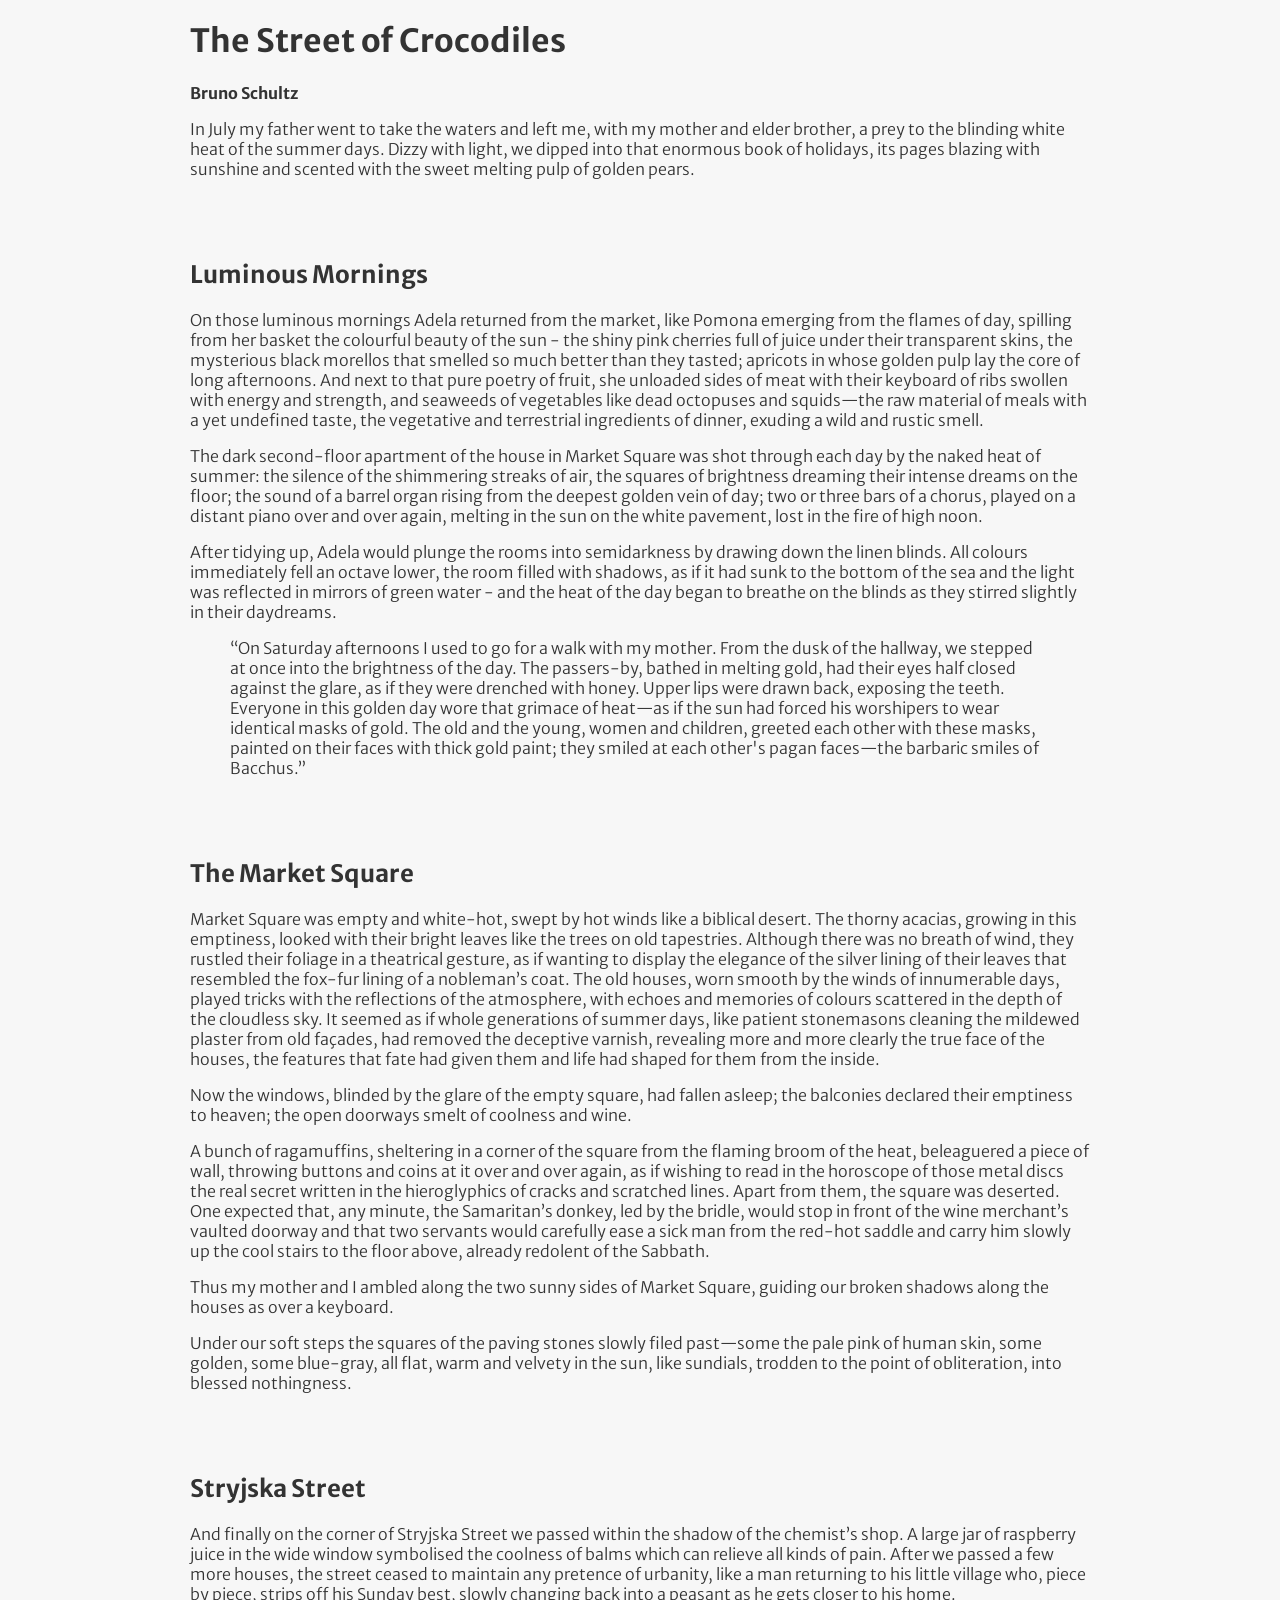
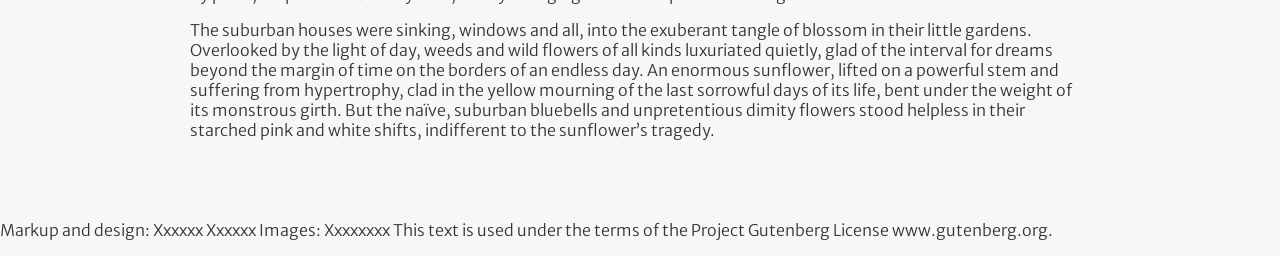
==== index_two.html @ 972d7168 "added new HTML and CSS" ====
<!DOCTYPE html>
<html lang="en">
<head>
<meta charset="UTF-8">
   <title>The Street of Crocodiles</title>

    <!-- The line below links our CSS file to this HTML page -->
    <link href= "css/reset.css" type="text/css" rel="stylesheet"/>
    <link href= "css/style.css" type="text/css" rel="stylesheet"/>

    <!-- The line below links Google Fonts to our content -->
    <link rel="preconnect" href="https://fonts.googleapis.com">
    <link rel="preconnect" href="https://fonts.gstatic.com" crossorigin>
    <link href="https://fonts.googleapis.com/css2?family=Merriweather+Sans:ital,wght@0,300..800;1,300..800&family=Merriweather:ital,opsz,wght@0,18..144,300..900;1,18..144,300..900&display=swap" rel="stylesheet">

</head>
<body>
    <header>
    <h1>The Street of Crocodiles</h1>
        <p><strong>Bruno Schultz</strong></p>

        <p>In July my father went to take the waters and left me, with my mother and elder brother, a prey to the blinding white heat of the summer days. Dizzy with light, we dipped into that enormous book of holidays, its pages blazing with sunshine and scented with the sweet melting pulp of golden pears.</p>
    </header>

    <section>
        <h2>Luminous Mornings</h2>
            <p>On those luminous mornings Adela returned from the market, like Pomona emerging from the flames of day, spilling from her basket the colourful beauty of the sun - the shiny pink cherries full of juice under their transparent skins, the mysterious black morellos that smelled so much better than they tasted; apricots in whose golden pulp lay the core of long afternoons. And next to that pure poetry of fruit, she unloaded sides of meat with their keyboard of ribs swollen with energy and strength, and seaweeds of vegetables like dead octopuses and squids—the raw material of meals with a yet undefined taste, the vegetative and terrestrial ingredients of dinner, exuding a wild and rustic smell.</p>

            <p>The dark second-floor apartment of the house in Market Square was shot through each day by the naked heat of summer: the silence of the shimmering streaks of air, the squares of brightness dreaming their intense dreams on the floor; the sound of a barrel organ rising from the deepest golden vein of day; two or three bars of a chorus, played on a distant piano over and over again, melting in the sun on the white pavement, lost in the fire of high noon.</p>

            <p>After tidying up, Adela would plunge the rooms into semidarkness by drawing down the linen blinds. All colours immediately fell an octave lower, the room filled with shadows, as if it had sunk to the bottom of the sea and the light was reflected in mirrors of green water - and the heat of the day began to breathe on the blinds as they stirred slightly in their daydreams.</p>

                <blockquote>
                <p>“On Saturday afternoons I used to go for a walk with my mother. From the dusk of the hallway, we stepped at once into the brightness of the day. The passers-by, bathed in melting gold, had their eyes half closed against the glare, as if they were drenched with honey. Upper lips were drawn back, exposing the teeth. Everyone in this golden day wore that grimace of heat—as if the sun had forced his worshipers to wear identical masks of gold. The old and the young, women and children, greeted each other with these masks, painted on their faces with thick gold paint; they smiled at each other's pagan faces—the barbaric smiles of Bacchus.”</p></blockquote>
    </section>

    <section>
        <h2>The Market Square</h2>
            <p>Market Square was empty and white-hot, swept by hot winds like a biblical desert. The thorny acacias, growing in this emptiness, looked with their bright leaves like the trees on old tapestries. Although there was no breath of wind, they rustled their foliage in a theatrical gesture, as if wanting to display the elegance of the silver lining of their leaves that resembled the fox-fur lining of a nobleman’s coat. The old houses, worn smooth by the winds of innumerable days, played tricks with the reflections of the atmosphere, with echoes and memories of colours scattered in the depth of the cloudless sky. It seemed as if whole generations of summer days, like patient stonemasons cleaning the mildewed plaster from old façades, had removed the deceptive varnish, revealing more and more clearly the true face of the houses, the features that fate had given them and life had shaped for them from the inside.</p>

            <p>Now the windows, blinded by the glare of the empty square, had fallen asleep; the balconies declared their emptiness to heaven; the open doorways smelt of coolness and wine.</p>

            <p>A bunch of ragamuffins, sheltering in a corner of the square from the flaming broom of the heat, beleaguered a piece of wall, throwing buttons and coins at it over and over again, as if wishing to read in the horoscope of those metal discs the real secret written in the hieroglyphics of cracks and scratched lines. Apart from them, the square was deserted. One expected that, any minute, the Samaritan’s donkey, led by the bridle, would stop in front of the wine merchant’s vaulted doorway and that two servants would carefully ease a sick man from the red-hot saddle and carry him slowly up the cool stairs to the floor above, already redolent of the Sabbath.</p>

            <p>Thus my mother and I ambled along the two sunny sides of Market Square, guiding our broken shadows along the houses as over a keyboard.</p>

            <p>Under our soft steps the squares of the paving stones slowly filed past—some the pale pink of human skin, some golden, some blue-gray, all flat, warm and velvety in the sun, like sundials, trodden to the point of obliteration, into blessed nothingness.</p>
    </section>

    <section>
        <h2>Stryjska Street</h2>

            <p>And finally on the corner of Stryjska Street we passed within the shadow of the chemist’s shop. A large jar of raspberry juice in the wide window symbolised the coolness of balms which can relieve all kinds of pain. After we passed a few more houses, the street ceased to maintain any pretence of urbanity, like a man returning to his little village who, piece by piece, strips off his Sunday best, slowly changing back into a peasant as he gets closer to his home.</p>

    
            <p>The suburban houses were sinking, windows and all, into the exuberant tangle of blossom in their little gardens. Overlooked by the light of day, weeds and wild flowers of all kinds luxuriated quietly, glad of the interval for dreams beyond the margin of time on the borders of an endless day. An enormous sunflower, lifted on a powerful stem and suffering from hypertrophy, clad in the yellow mourning of the last sorrowful days of its life, bent under the weight of its monstrous girth. But the naïve, suburban bluebells and unpretentious dimity flowers stood helpless in their starched pink and white shifts, indifferent to the sunflower’s tragedy.</p>
    </section>

<footer>
    <p>Markup and design: Xxxxxx Xxxxxx Images: Xxxxxxxx This text is used under the terms of the Project Gutenberg License www.gutenberg.org.</p>
</footer>

</body>
</html>
---- css/style.css ----
body {
    background: #f7f7f7;
    color: #333333;
    font-family: "Merriweather Sans", sans-serif;
    font-weight: 300;
}
section, header {
    width: 80%;
    max-width: 900px;
    margin: auto;
    margin-bottom: 5rem;
}
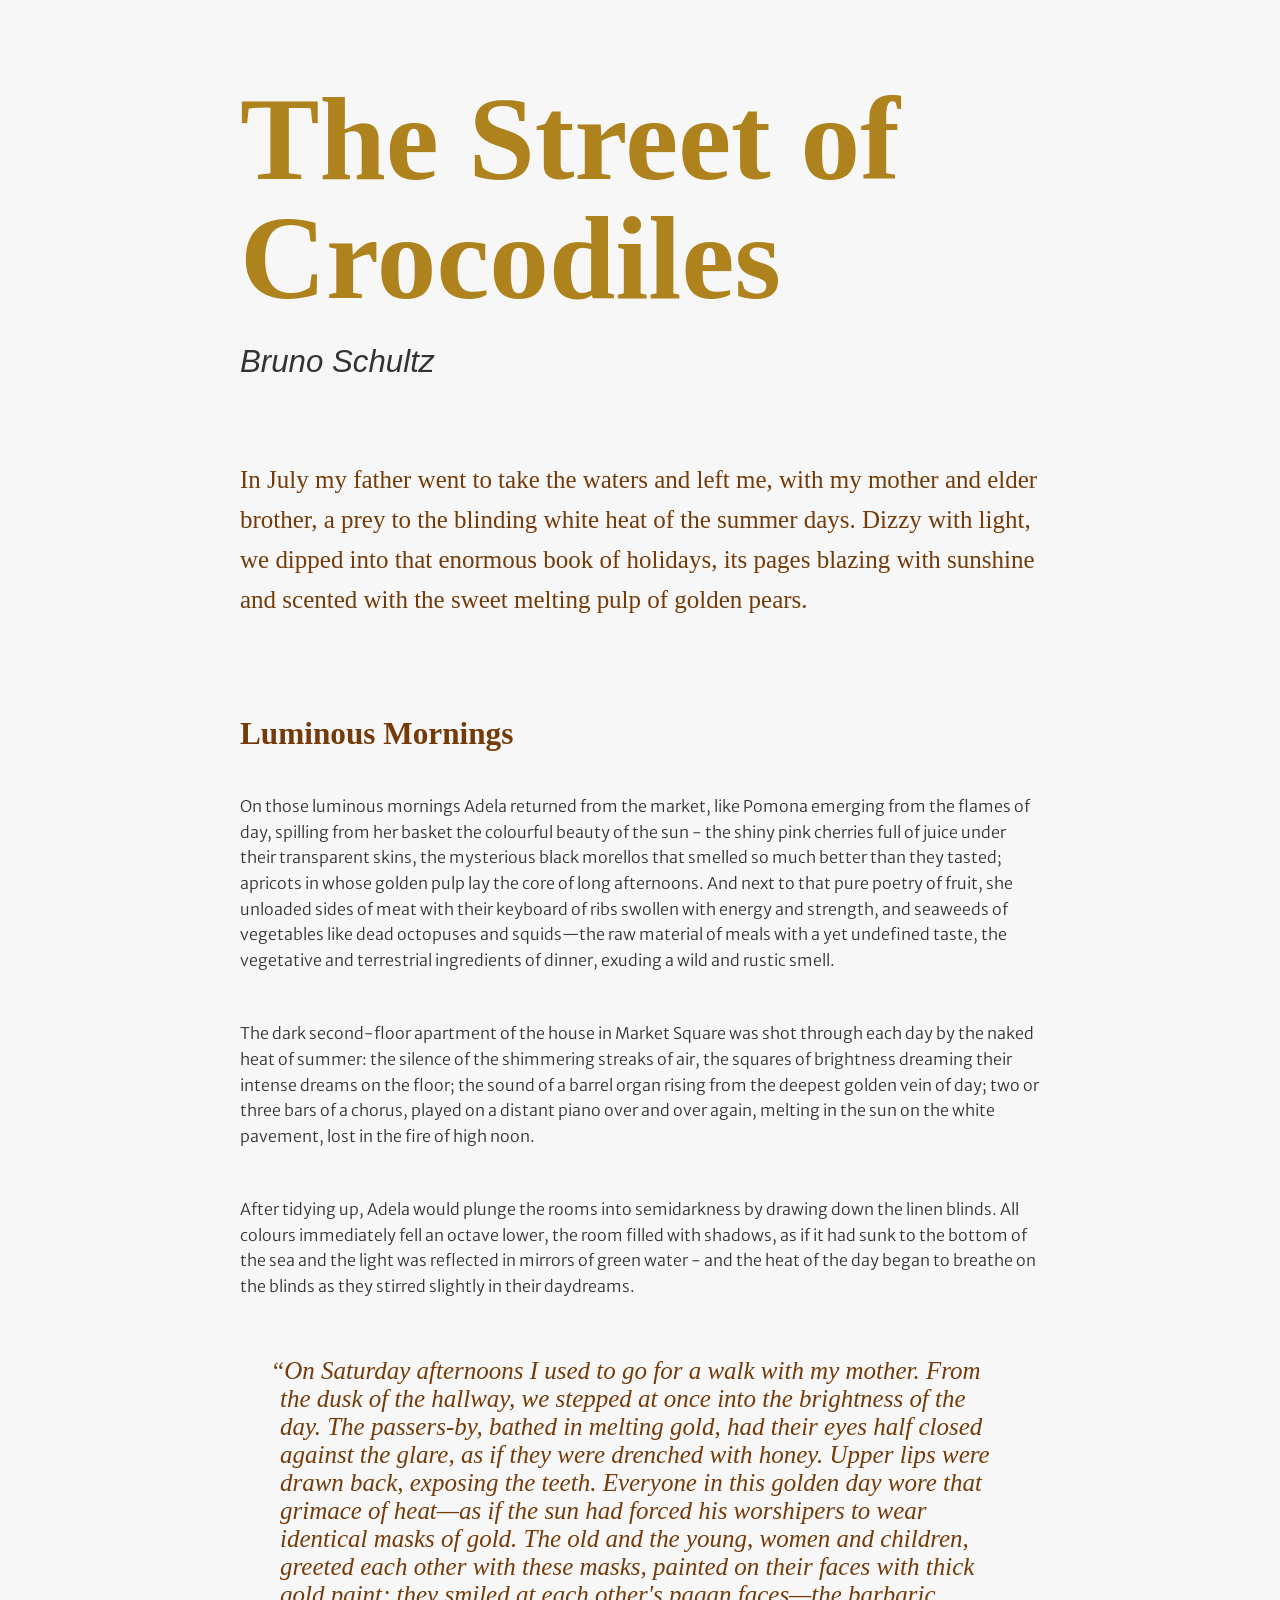
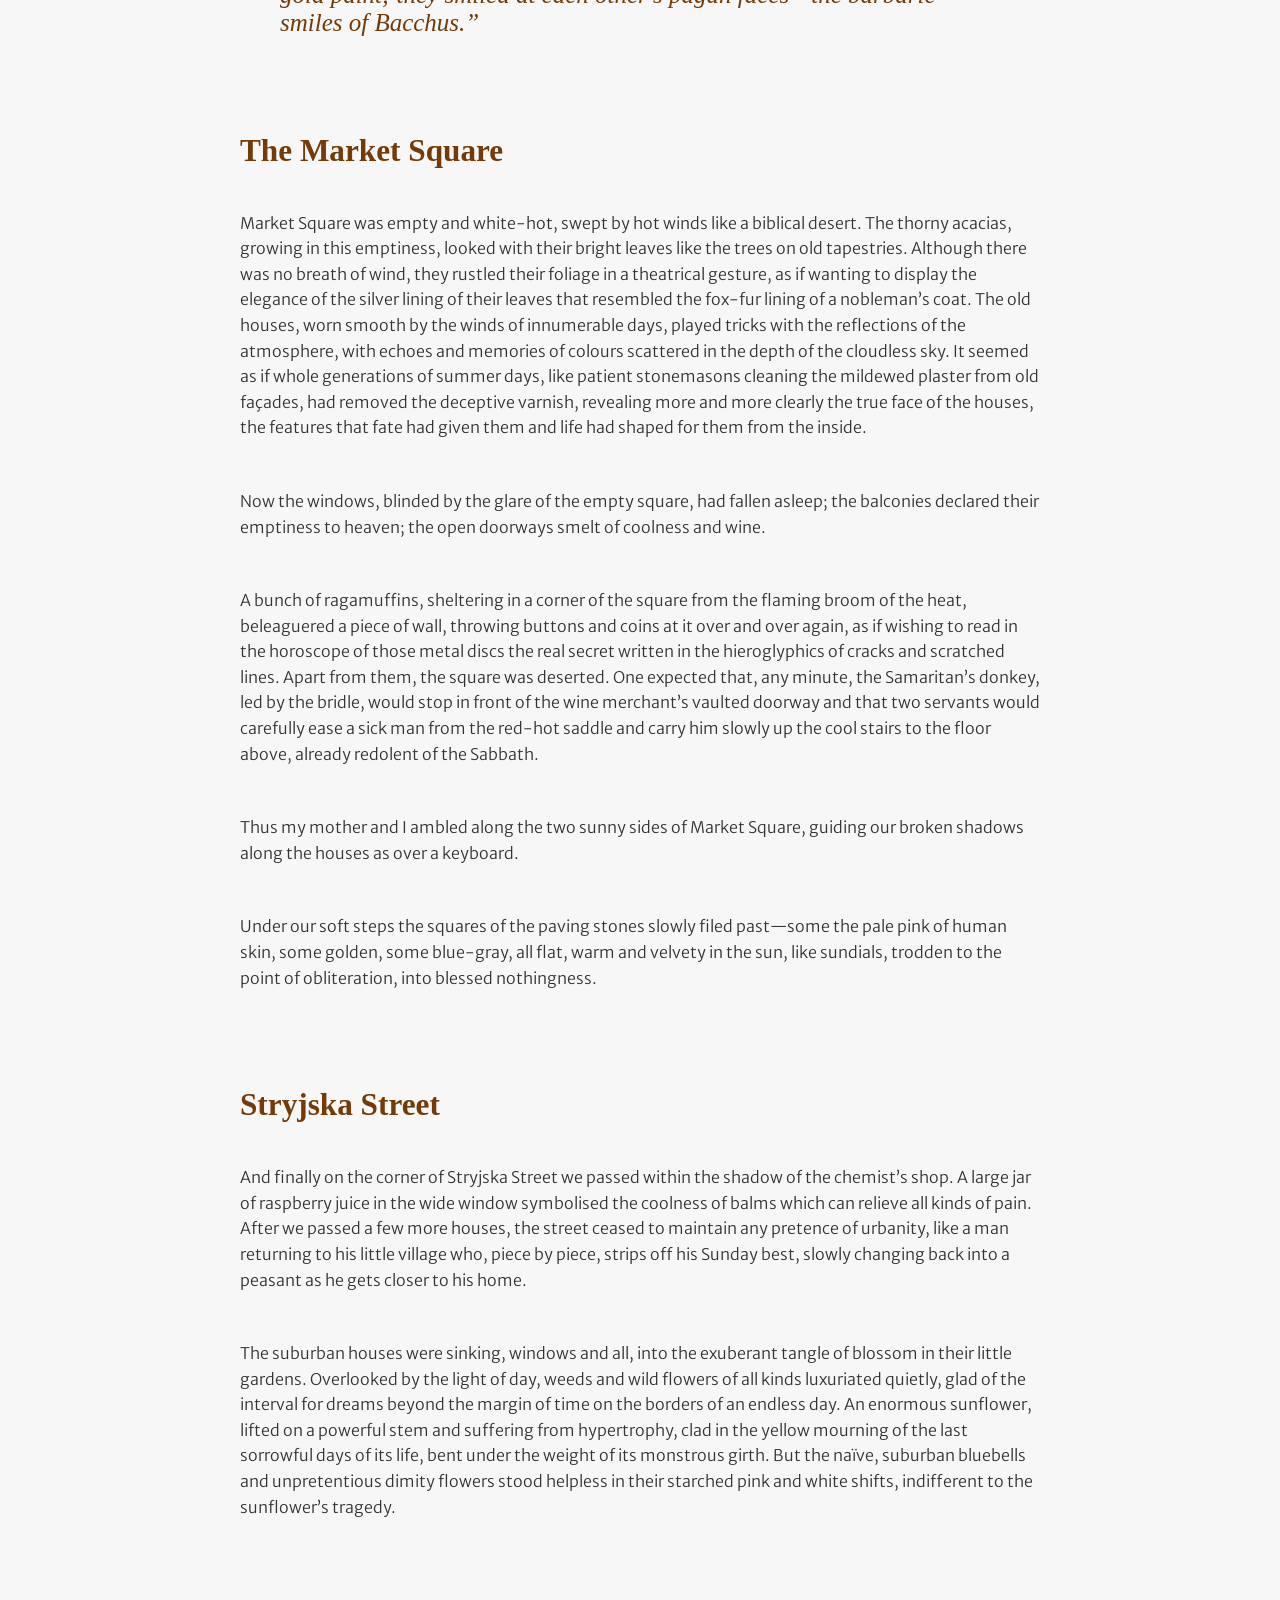
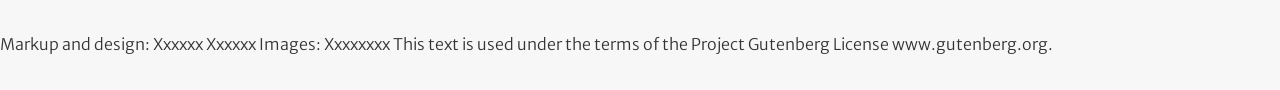
==== commit e3f2e08c: "added new HTML" ====
--- a/index_two.html
+++ b/index_two.html
@@ -5,20 +5,18 @@
    <title>The Street of Crocodiles</title>
 
     <!-- The line below links our CSS file to this HTML page -->
-    <link href= "css/reset.css" type="text/css" rel="stylesheet"/>
-    <link href= "css/style.css" type="text/css" rel="stylesheet"/>
+    <link href="css/reset.css" type="text/css" rel="stylesheet"/>
+    <link href="css/style.css" type="text/css" rel="stylesheet"/>
 
     <!-- The line below links Google Fonts to our content -->
     <link rel="preconnect" href="https://fonts.googleapis.com">
     <link rel="preconnect" href="https://fonts.gstatic.com" crossorigin>
     <link href="https://fonts.googleapis.com/css2?family=Merriweather+Sans:ital,wght@0,300..800;1,300..800&family=Merriweather:ital,opsz,wght@0,18..144,300..900;1,18..144,300..900&display=swap" rel="stylesheet">
-
 </head>
 <body>
     <header>
     <h1>The Street of Crocodiles</h1>
-        <p><strong>Bruno Schultz</strong></p>
-
+        <h2>Bruno Schultz</h2>
         <p>In July my father went to take the waters and left me, with my mother and elder brother, a prey to the blinding white heat of the summer days. Dizzy with light, we dipped into that enormous book of holidays, its pages blazing with sunshine and scented with the sweet melting pulp of golden pears.</p>
     </header>
 
@@ -31,7 +29,8 @@
             <p>After tidying up, Adela would plunge the rooms into semidarkness by drawing down the linen blinds. All colours immediately fell an octave lower, the room filled with shadows, as if it had sunk to the bottom of the sea and the light was reflected in mirrors of green water - and the heat of the day began to breathe on the blinds as they stirred slightly in their daydreams.</p>
 
                 <blockquote>
-                <p>“On Saturday afternoons I used to go for a walk with my mother. From the dusk of the hallway, we stepped at once into the brightness of the day. The passers-by, bathed in melting gold, had their eyes half closed against the glare, as if they were drenched with honey. Upper lips were drawn back, exposing the teeth. Everyone in this golden day wore that grimace of heat—as if the sun had forced his worshipers to wear identical masks of gold. The old and the young, women and children, greeted each other with these masks, painted on their faces with thick gold paint; they smiled at each other's pagan faces—the barbaric smiles of Bacchus.”</p></blockquote>
+                “On Saturday afternoons I used to go for a walk with my mother. From the dusk of the hallway, we stepped at once into the brightness of the day. The passers-by, bathed in melting gold, had their eyes half closed against the glare, as if they were drenched with honey. Upper lips were drawn back, exposing the teeth. Everyone in this golden day wore that grimace of heat—as if the sun had forced his worshipers to wear identical masks of gold. The old and the young, women and children, greeted each other with these masks, painted on their faces with thick gold paint; they smiled at each other's pagan faces—the barbaric smiles of Bacchus.”
+            </blockquote>
     </section>
 
     <section>
--- a/css/style.css
+++ b/css/style.css
@@ -6,7 +6,50 @@
 }
 section, header {
     width: 80%;
-    max-width: 900px;
+    max-width: 800px;
     margin: auto;
     margin-bottom: 5rem;
 }
+
+header h1, h2, blockquote {
+    font-family: "Merriweather", serif;
+    color: #743B09;
+}
+
+header h1 {
+    font-size: 7.451rem;
+    line-height: 1;
+     color: #AE821C;
+     margin: 5rem 0 1rem 0;
+}
+
+h2 {
+    font-size: 1.953rem;
+}
+header h2 {
+    font-family: "Merriweather Sans", sans-serif;
+    font-weight: 300;
+    color: #333333;
+    font-style: oblique;
+    margin-bottom: 4rem;
+}
+
+p{
+    line-height: 1.6;
+}
+
+header p {
+    font-size: 1.562rem;
+    font-family: "Merriweather", serif;
+    color: #743B09;
+}
+ p, blockquote{
+padding: 1rem 0;
+ }
+
+blockquote {
+    font-style: italic;
+    font-size: 1.562rem;
+    hanging-punctuation: first;
+    text-indent: -0.6rem;
+}
